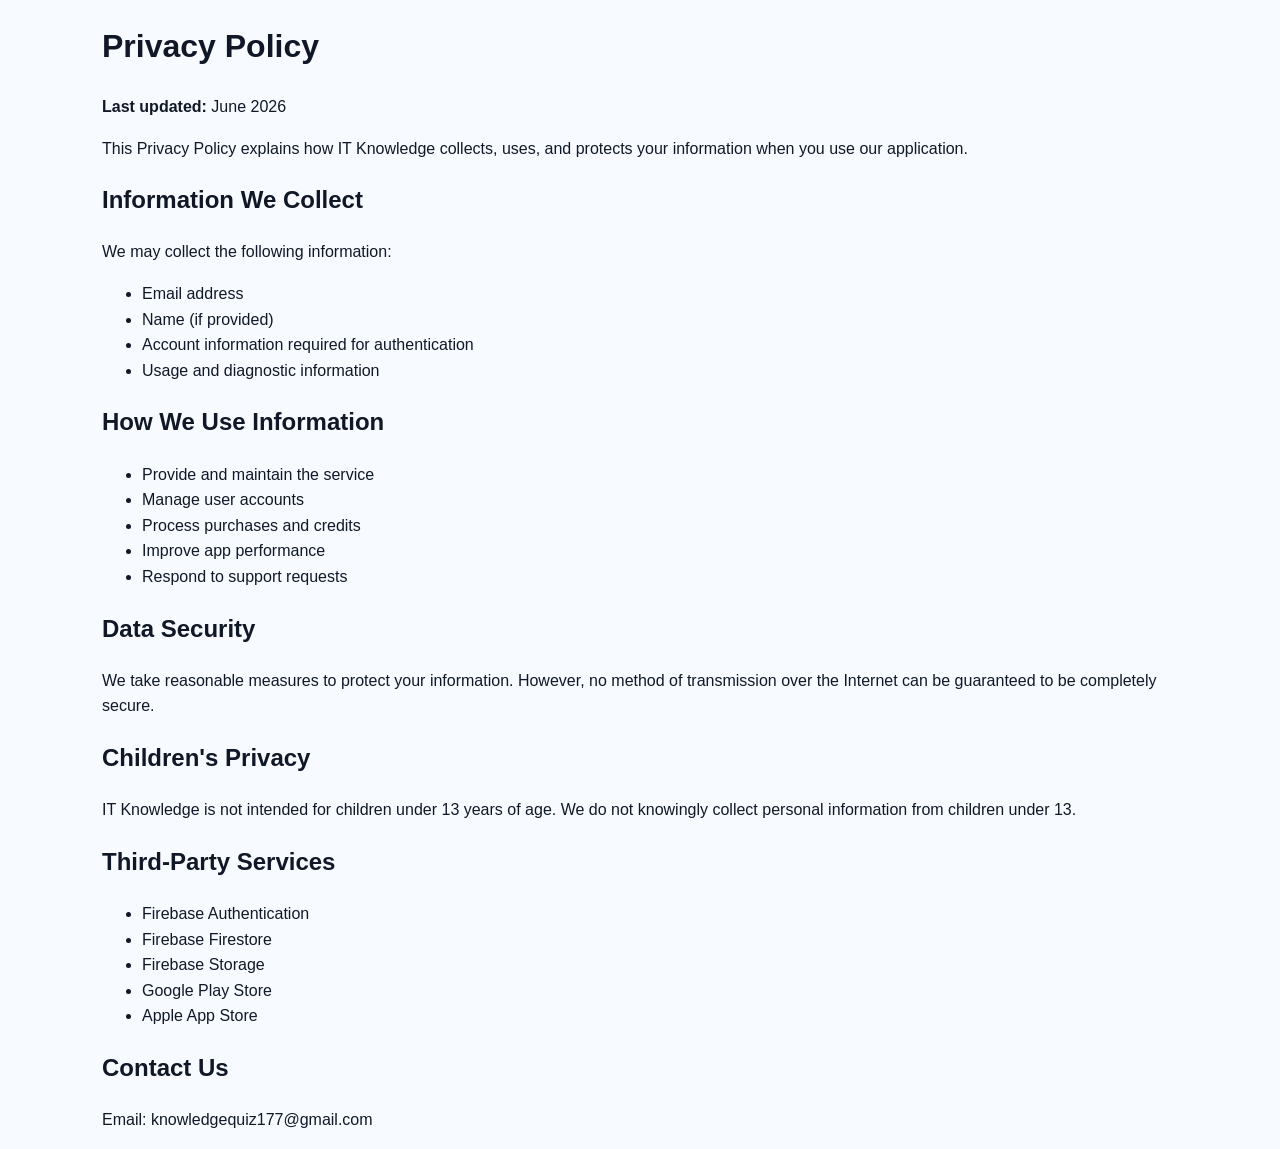
==== privacy.html @ af2e9814 "Update privacy.html" ====
<!DOCTYPE html>
<html lang="en">
<head>
<meta charset="UTF-8">
<meta name="viewport" content="width=device-width, initial-scale=1.0">
<title>Privacy Policy | IT Knowledge</title>
<link rel="stylesheet" href="styles.css">
</head>
<body>

<div class="container">
<h1>Privacy Policy</h1>

<p><strong>Last updated:</strong> June 2026</p>

<p>
This Privacy Policy explains how IT Knowledge collects, uses, and protects your information when you use our application.
</p>

<h2>Information We Collect</h2>

<p>We may collect the following information:</p>

<ul>
<li>Email address</li>
<li>Name (if provided)</li>
<li>Account information required for authentication</li>
<li>Usage and diagnostic information</li>
</ul>

<h2>How We Use Information</h2>

<ul>
<li>Provide and maintain the service</li>
<li>Manage user accounts</li>
<li>Process purchases and credits</li>
<li>Improve app performance</li>
<li>Respond to support requests</li>
</ul>

<h2>Data Security</h2>

<p>
We take reasonable measures to protect your information. However, no method of transmission over the Internet can be guaranteed to be completely secure.
</p>

<h2>Children's Privacy</h2>

<p>
IT Knowledge is not intended for children under 13 years of age. We do not knowingly collect personal information from children under 13.
</p>

<h2>Third-Party Services</h2>

<ul>
<li>Firebase Authentication</li>
<li>Firebase Firestore</li>
<li>Firebase Storage</li>
<li>Google Play Store</li>
<li>Apple App Store</li>
</ul>

<h2>Contact Us</h2>

<p>
Email: knowledgequiz177@gmail.com
</p>

</div>

</body>
</html>
---- styles.css ----
:root{--blue:#139ad6;--dark:#101828;--muted:#667085;--bg:#f7fbff;--card:#fff;--line:#e5eaf0;--green:#12b76a}*{box-sizing:border-box}body{margin:0;font-family:Inter,Arial,sans-serif;background:var(--bg);color:var(--dark);line-height:1.6}.container{max-width:1120px;margin:auto;padding:0 22px}.site-header{background:#fff;border-bottom:1px solid var(--line);position:sticky;top:0;z-index:10}.nav{height:76px;display:flex;align-items:center;justify-content:space-between}.brand{font-size:24px;font-weight:800;text-decoration:none;color:var(--dark)}.bolt{color:#f6b100}.nav-links{display:flex;gap:26px;align-items:center}.nav-links a{text-decoration:none;color:#344054;font-weight:600}.nav-links a.active{color:var(--blue);border-bottom:3px solid var(--blue);padding-bottom:23px}.ticket,.btn{border-radius:12px;padding:12px 18px!important}.ticket,.primary{background:var(--blue);color:#fff!important}.secondary{border:1px solid var(--line);color:var(--dark);background:#fff}.menu-btn{display:none;background:none;border:0;font-size:26px}.hero{display:grid;grid-template-columns:1.1fr .9fr;gap:60px;align-items:center;padding-top:84px;padding-bottom:42px}.hero h1{font-size:64px;line-height:1.05;margin:0 0 24px}.hero h1 span{color:var(--blue)}.hero p,.lead{font-size:20px;color:var(--muted)}.hero-actions{display:flex;gap:14px;margin-top:30px}.btn{text-decoration:none;border:0;display:inline-block;font-weight:800;cursor:pointer}.hero-card{background:#fff;border:1px solid var(--line);border-radius:24px;padding:28px;box-shadow:0 24px 60px rgba(16,24,40,.12);text-align:center}.screen-top{display:flex;gap:8px}.screen-top span{width:12px;height:12px;border-radius:50%;background:#d0d5dd}.support-illustration{font-size:92px;margin:38px 0 18px}.search-section{padding:12px 22px 48px}.search-box{background:#fff;border:1px solid var(--line);border-radius:18px;padding:18px 22px;box-shadow:0 12px 35px rgba(16,24,40,.08);display:flex;gap:16px;align-items:center}.search-box input{border:0;outline:0;font-size:21px;width:100%;background:transparent}.search-results{margin-top:10px}.result{background:#fff;border:1px solid var(--line);border-radius:12px;padding:12px 16px;margin-top:8px}.features,.status-grid{display:grid;grid-template-columns:repeat(3,1fr);gap:22px;padding-bottom:58px}.features article,.status-grid div,.contact-card,.form-card,.faq-item,.policy,.page{background:#fff;border:1px solid var(--line);border-radius:18px;padding:24px;box-shadow:0 8px 28px rgba(16,24,40,.06)}.icon{font-size:36px}.section-title{text-align:center;margin-top:20px}.section-title h2,.page h1,.policy h1{font-size:42px;margin-bottom:6px}.status{padding-bottom:70px}.status-banner{background:#ecfdf3;color:#027a48;border:1px solid #abefc6;border-radius:14px;padding:16px 20px;font-weight:800;margin:24px 0}.status-grid{grid-template-columns:repeat(4,1fr);padding-bottom:0}.status-grid strong{color:var(--green)}.footer{background:#101828;color:#d0d5dd;padding:45px 0 18px}.footer-grid{display:grid;grid-template-columns:2fr 1fr 1fr 1.4fr;gap:30px}.footer a{display:block;color:#d0d5dd;text-decoration:none;margin:8px 0}.copyright{text-align:center;color:#98a2b3;margin-top:30px}.page,.policy{margin-top:40px;margin-bottom:60px}.tabs{display:flex;flex-wrap:wrap;gap:10px;margin:22px 0}.tab{border:1px solid var(--line);background:#fff;border-radius:999px;padding:10px 16px;font-weight:700;cursor:pointer}.tab.active{background:var(--blue);color:#fff}.faq-list{display:grid;gap:12px}.faq-item{padding:0;overflow:hidden}.faq-item button{width:100%;background:#fff;border:0;padding:20px;font-size:17px;font-weight:800;text-align:left;display:flex;justify-content:space-between;cursor:pointer}.faq-item p{display:none;padding:0 20px 20px;margin:0;color:var(--muted)}.faq-item.open p{display:block}.contact-grid{display:grid;grid-template-columns:.9fr 1.1fr;gap:28px;background:transparent;border:0;box-shadow:none;padding-left:22px;padding-right:22px}.form-card label{display:block;font-weight:700;margin-bottom:14px}.form-card input,.form-card select,.form-card textarea{width:100%;margin-top:6px;border:1px solid var(--line);border-radius:10px;padding:13px;font-size:16px}.policy h2{margin-top:28px}.steps li{margin-bottom:18px}@media(max-width:800px){.menu-btn{display:block}.nav-links{display:none;position:absolute;top:76px;left:0;right:0;background:#fff;border-bottom:1px solid var(--line);padding:18px;flex-direction:column}.nav-links.show{display:flex}.nav-links a.active{padding-bottom:0;border:0}.hero,.contact-grid{grid-template-columns:1fr}.hero h1{font-size:42px}.features,.status-grid,.footer-grid{grid-template-columns:1fr}.brand{font-size:20px}}
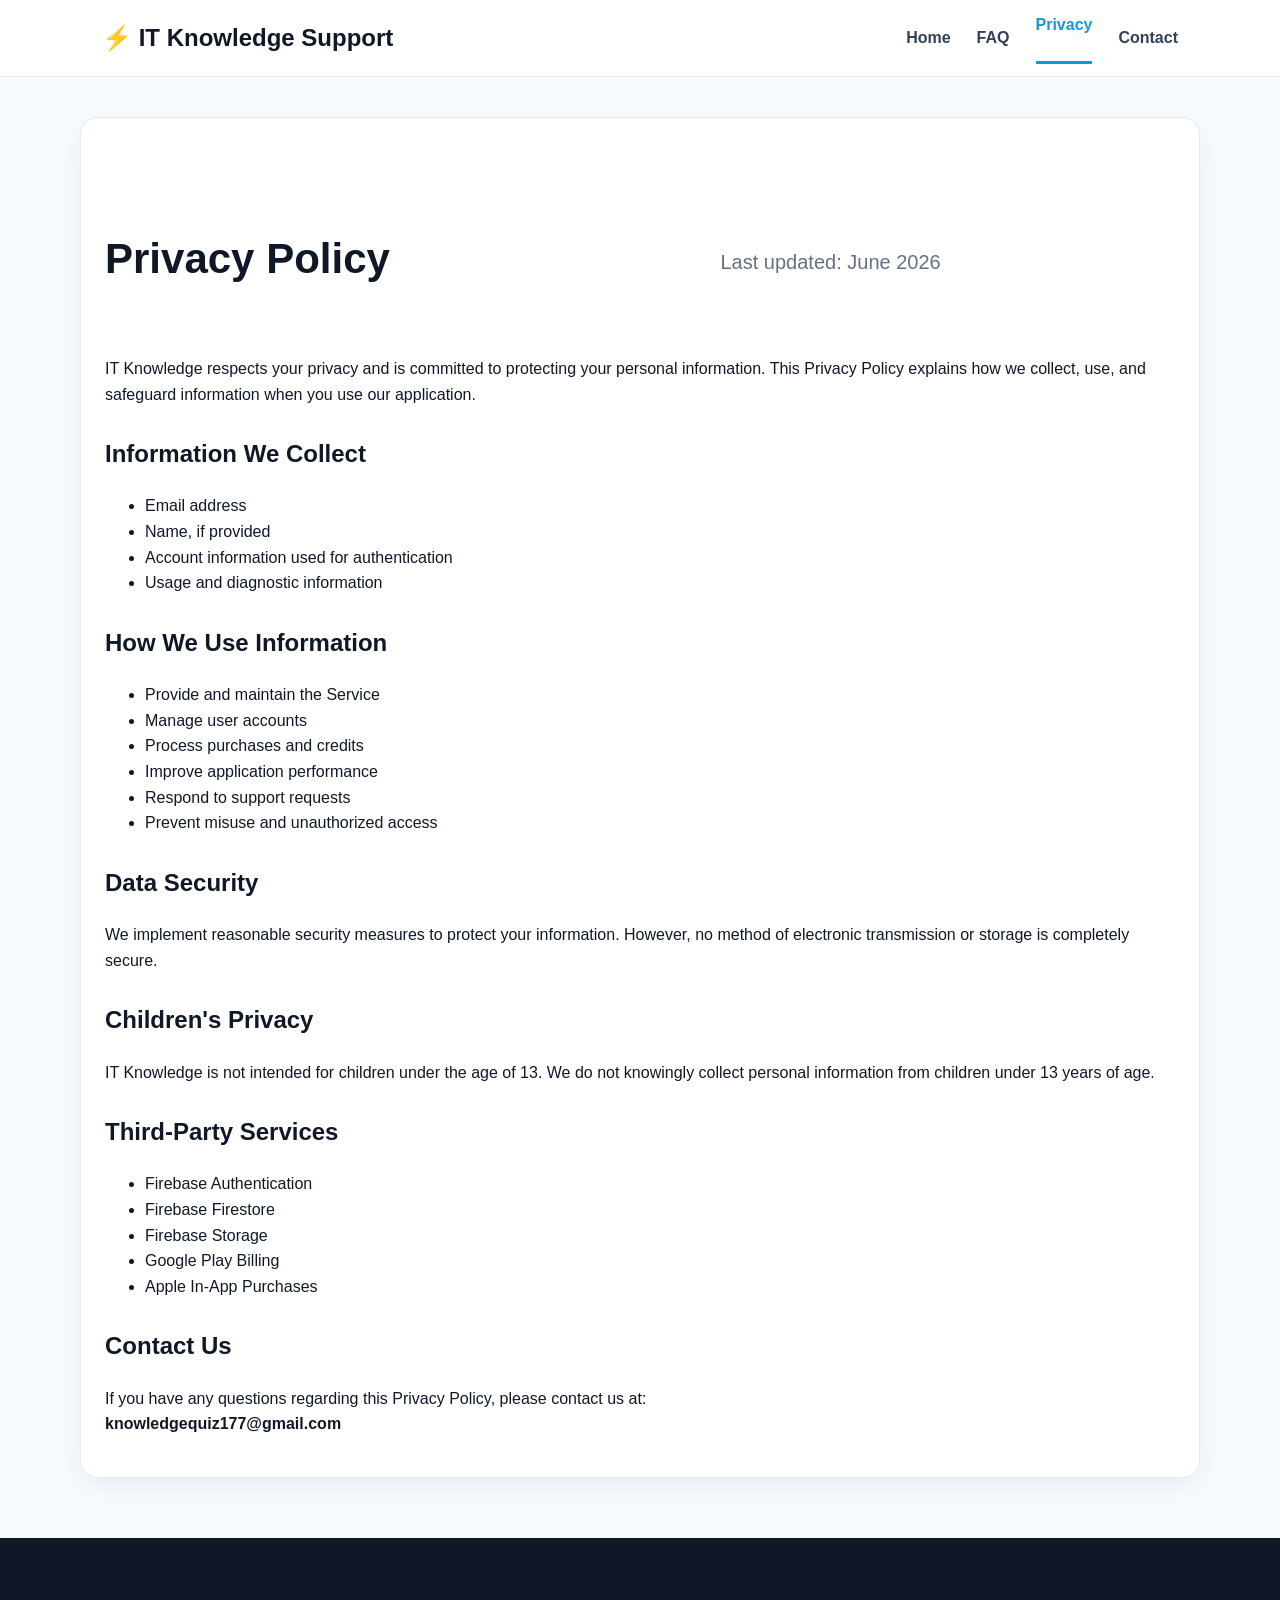
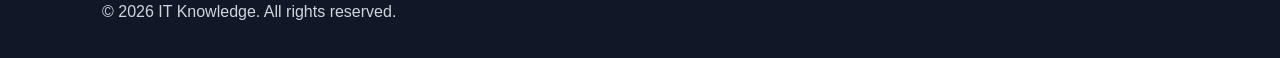
==== commit 8ccbe585: "Update privacy.html" ====
--- a/privacy.html
+++ b/privacy.html
@@ -1,72 +1,95 @@
 <!DOCTYPE html>
 <html lang="en">
 <head>
-<meta charset="UTF-8">
-<meta name="viewport" content="width=device-width, initial-scale=1.0">
-<title>Privacy Policy | IT Knowledge</title>
-<link rel="stylesheet" href="styles.css">
+  <meta charset="UTF-8">
+  <meta name="viewport" content="width=device-width, initial-scale=1.0">
+  <title>Privacy Policy | IT Knowledge Support</title>
+  <link rel="stylesheet" href="styles.css">
 </head>
+
 <body>
 
-<div class="container">
-<h1>Privacy Policy</h1>
+<header class="site-header">
+  <nav class="nav container">
+    <a class="brand" href="index.html">
+      <span class="bolt">⚡</span>
+      IT Knowledge Support
+    </a>
 
-<p><strong>Last updated:</strong> June 2026</p>
+    <div class="nav-links">
+      <a href="index.html">Home</a>
+      <a href="faq.html">FAQ</a>
+      <a class="active" href="privacy.html">Privacy</a>
+      <a href="contact.html">Contact</a>
+    </div>
+  </nav>
+</header>
 
-<p>
-This Privacy Policy explains how IT Knowledge collects, uses, and protects your information when you use our application.
-</p>
+<main class="container policy">
+  <section class="hero small-hero">
+    <h1>Privacy Policy</h1>
+    <p class="lead">Last updated: June 2026</p>
+  </section>
 
-<h2>Information We Collect</h2>
+  <section class="card">
+    <p>
+      IT Knowledge respects your privacy and is committed to protecting your personal information.
+      This Privacy Policy explains how we collect, use, and safeguard information when you use our application.
+    </p>
 
-<p>We may collect the following information:</p>
+    <h2>Information We Collect</h2>
+    <ul>
+      <li>Email address</li>
+      <li>Name, if provided</li>
+      <li>Account information used for authentication</li>
+      <li>Usage and diagnostic information</li>
+    </ul>
 
-<ul>
-<li>Email address</li>
-<li>Name (if provided)</li>
-<li>Account information required for authentication</li>
-<li>Usage and diagnostic information</li>
-</ul>
+    <h2>How We Use Information</h2>
+    <ul>
+      <li>Provide and maintain the Service</li>
+      <li>Manage user accounts</li>
+      <li>Process purchases and credits</li>
+      <li>Improve application performance</li>
+      <li>Respond to support requests</li>
+      <li>Prevent misuse and unauthorized access</li>
+    </ul>
 
-<h2>How We Use Information</h2>
+    <h2>Data Security</h2>
+    <p>
+      We implement reasonable security measures to protect your information. However, no method of
+      electronic transmission or storage is completely secure.
+    </p>
 
-<ul>
-<li>Provide and maintain the service</li>
-<li>Manage user accounts</li>
-<li>Process purchases and credits</li>
-<li>Improve app performance</li>
-<li>Respond to support requests</li>
-</ul>
+    <h2>Children's Privacy</h2>
+    <p>
+      IT Knowledge is not intended for children under the age of 13. We do not knowingly collect
+      personal information from children under 13 years of age.
+    </p>
 
-<h2>Data Security</h2>
+    <h2>Third-Party Services</h2>
+    <ul>
+      <li>Firebase Authentication</li>
+      <li>Firebase Firestore</li>
+      <li>Firebase Storage</li>
+      <li>Google Play Billing</li>
+      <li>Apple In-App Purchases</li>
+    </ul>
 
-<p>
-We take reasonable measures to protect your information. However, no method of transmission over the Internet can be guaranteed to be completely secure.
-</p>
+    <h2>Contact Us</h2>
+    <p>
+      If you have any questions regarding this Privacy Policy, please contact us at:
+      <br>
+      <strong>knowledgequiz177@gmail.com</strong>
+    </p>
+  </section>
+</main>
 
-<h2>Children's Privacy</h2>
-
-<p>
-IT Knowledge is not intended for children under 13 years of age. We do not knowingly collect personal information from children under 13.
-</p>
-
-<h2>Third-Party Services</h2>
-
-<ul>
-<li>Firebase Authentication</li>
-<li>Firebase Firestore</li>
-<li>Firebase Storage</li>
-<li>Google Play Store</li>
-<li>Apple App Store</li>
-</ul>
-
-<h2>Contact Us</h2>
-
-<p>
-Email: knowledgequiz177@gmail.com
-</p>
-
-</div>
+<footer class="footer">
+  <div class="container">
+    <p>© 2026 IT Knowledge. All rights reserved.</p>
+  </div>
+</footer>
 
 </body>
 </html>
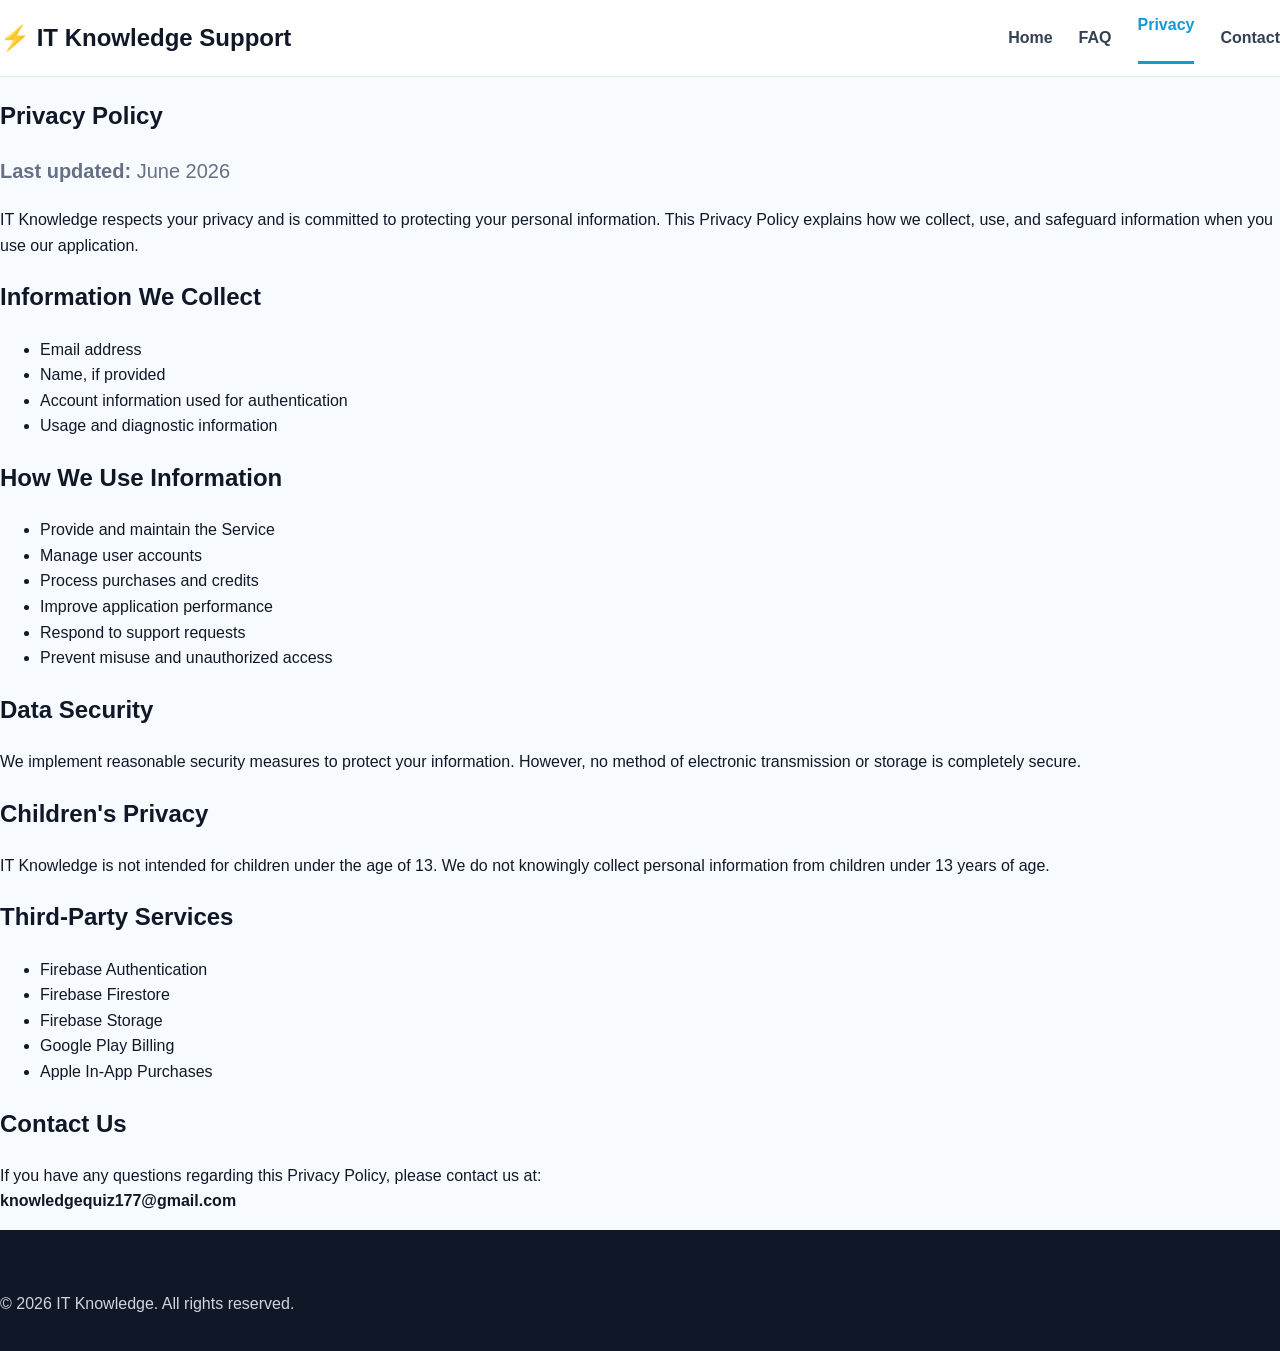
==== commit 0488c425: "Update privacy.html" ====
--- a/privacy.html
+++ b/privacy.html
@@ -1,21 +1,16 @@
 <!DOCTYPE html>
 <html lang="en">
 <head>
-  <meta charset="UTF-8">
-  <meta name="viewport" content="width=device-width, initial-scale=1.0">
+  <meta charset="UTF-8" />
+  <meta name="viewport" content="width=device-width, initial-scale=1.0" />
   <title>Privacy Policy | IT Knowledge Support</title>
-  <link rel="stylesheet" href="styles.css">
+  <link rel="stylesheet" href="styles.css" />
 </head>
-
 <body>
 
 <header class="site-header">
-  <nav class="nav container">
-    <a class="brand" href="index.html">
-      <span class="bolt">⚡</span>
-      IT Knowledge Support
-    </a>
-
+  <nav class="nav">
+    <a class="brand" href="index.html"><span>⚡</span> IT Knowledge Support</a>
     <div class="nav-links">
       <a href="index.html">Home</a>
       <a href="faq.html">FAQ</a>
@@ -25,17 +20,12 @@
   </nav>
 </header>
 
-<main class="container policy">
-  <section class="hero small-hero">
+<main class="page-wrap">
+  <section class="page-card">
     <h1>Privacy Policy</h1>
-    <p class="lead">Last updated: June 2026</p>
-  </section>
+    <p class="lead"><strong>Last updated:</strong> June 2026</p>
 
-  <section class="card">
-    <p>
-      IT Knowledge respects your privacy and is committed to protecting your personal information.
-      This Privacy Policy explains how we collect, use, and safeguard information when you use our application.
-    </p>
+    <p>IT Knowledge respects your privacy and is committed to protecting your personal information. This Privacy Policy explains how we collect, use, and safeguard information when you use our application.</p>
 
     <h2>Information We Collect</h2>
     <ul>
@@ -56,16 +46,10 @@
     </ul>
 
     <h2>Data Security</h2>
-    <p>
-      We implement reasonable security measures to protect your information. However, no method of
-      electronic transmission or storage is completely secure.
-    </p>
+    <p>We implement reasonable security measures to protect your information. However, no method of electronic transmission or storage is completely secure.</p>
 
     <h2>Children's Privacy</h2>
-    <p>
-      IT Knowledge is not intended for children under the age of 13. We do not knowingly collect
-      personal information from children under 13 years of age.
-    </p>
+    <p>IT Knowledge is not intended for children under the age of 13. We do not knowingly collect personal information from children under 13 years of age.</p>
 
     <h2>Third-Party Services</h2>
     <ul>
@@ -77,18 +61,12 @@
     </ul>
 
     <h2>Contact Us</h2>
-    <p>
-      If you have any questions regarding this Privacy Policy, please contact us at:
-      <br>
-      <strong>knowledgequiz177@gmail.com</strong>
-    </p>
+    <p>If you have any questions regarding this Privacy Policy, please contact us at:<br><strong>knowledgequiz177@gmail.com</strong></p>
   </section>
 </main>
 
 <footer class="footer">
-  <div class="container">
-    <p>© 2026 IT Knowledge. All rights reserved.</p>
-  </div>
+  <p>© 2026 IT Knowledge. All rights reserved.</p>
 </footer>
 
 </body>
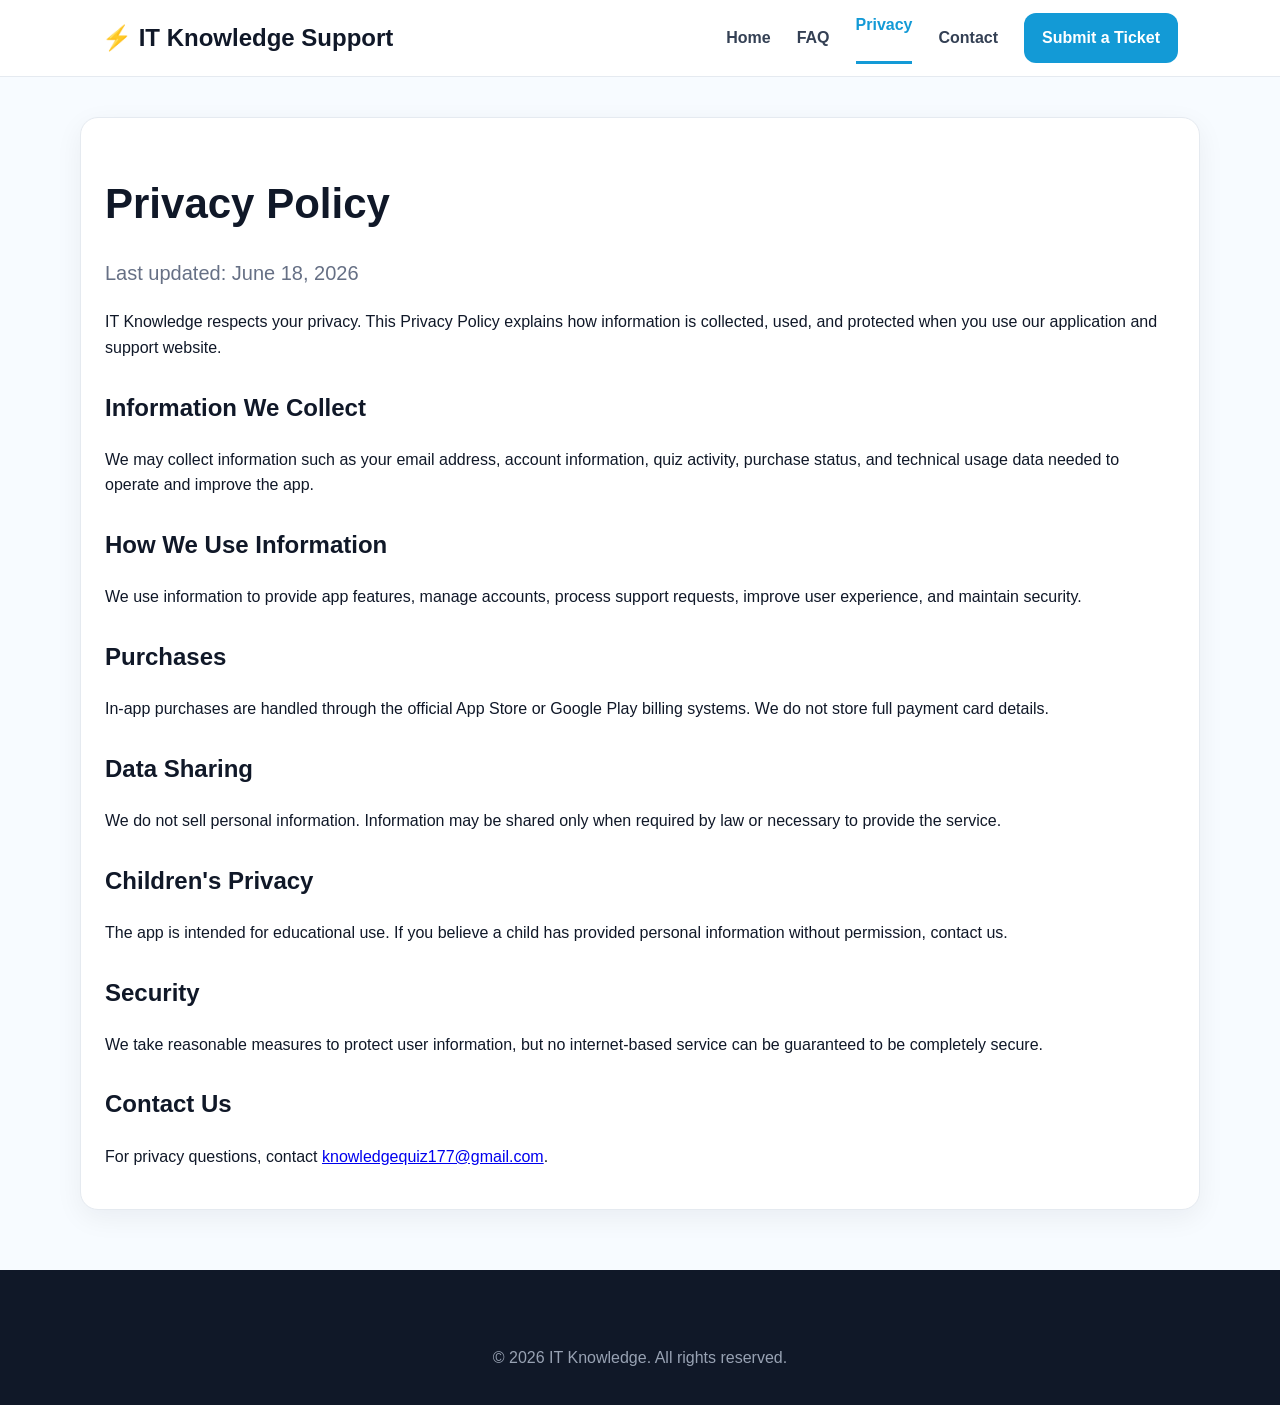
==== commit bdb96250: "Add files via upload" ====
--- a/privacy.html
+++ b/privacy.html
@@ -1,73 +1,6 @@
 <!DOCTYPE html>
-<html lang="en">
-<head>
-  <meta charset="UTF-8" />
-  <meta name="viewport" content="width=device-width, initial-scale=1.0" />
-  <title>Privacy Policy | IT Knowledge Support</title>
-  <link rel="stylesheet" href="styles.css" />
-</head>
+<html lang="en"><head><meta charset="UTF-8"><meta name="viewport" content="width=device-width, initial-scale=1.0"><title>Privacy Policy | IT Knowledge</title><link rel="stylesheet" href="styles.css"><script defer src="script.js"></script></head>
 <body>
-
-<header class="site-header">
-  <nav class="nav">
-    <a class="brand" href="index.html"><span>⚡</span> IT Knowledge Support</a>
-    <div class="nav-links">
-      <a href="index.html">Home</a>
-      <a href="faq.html">FAQ</a>
-      <a class="active" href="privacy.html">Privacy</a>
-      <a href="contact.html">Contact</a>
-    </div>
-  </nav>
-</header>
-
-<main class="page-wrap">
-  <section class="page-card">
-    <h1>Privacy Policy</h1>
-    <p class="lead"><strong>Last updated:</strong> June 2026</p>
-
-    <p>IT Knowledge respects your privacy and is committed to protecting your personal information. This Privacy Policy explains how we collect, use, and safeguard information when you use our application.</p>
-
-    <h2>Information We Collect</h2>
-    <ul>
-      <li>Email address</li>
-      <li>Name, if provided</li>
-      <li>Account information used for authentication</li>
-      <li>Usage and diagnostic information</li>
-    </ul>
-
-    <h2>How We Use Information</h2>
-    <ul>
-      <li>Provide and maintain the Service</li>
-      <li>Manage user accounts</li>
-      <li>Process purchases and credits</li>
-      <li>Improve application performance</li>
-      <li>Respond to support requests</li>
-      <li>Prevent misuse and unauthorized access</li>
-    </ul>
-
-    <h2>Data Security</h2>
-    <p>We implement reasonable security measures to protect your information. However, no method of electronic transmission or storage is completely secure.</p>
-
-    <h2>Children's Privacy</h2>
-    <p>IT Knowledge is not intended for children under the age of 13. We do not knowingly collect personal information from children under 13 years of age.</p>
-
-    <h2>Third-Party Services</h2>
-    <ul>
-      <li>Firebase Authentication</li>
-      <li>Firebase Firestore</li>
-      <li>Firebase Storage</li>
-      <li>Google Play Billing</li>
-      <li>Apple In-App Purchases</li>
-    </ul>
-
-    <h2>Contact Us</h2>
-    <p>If you have any questions regarding this Privacy Policy, please contact us at:<br><strong>knowledgequiz177@gmail.com</strong></p>
-  </section>
-</main>
-
-<footer class="footer">
-  <p>© 2026 IT Knowledge. All rights reserved.</p>
-</footer>
-
-</body>
-</html>
+<header class="site-header"><nav class="nav container"><a class="brand" href="index.html"><span class="bolt">⚡</span> IT Knowledge Support</a><button class="menu-btn">☰</button><div class="nav-links"><a href="index.html">Home</a><a href="faq.html">FAQ</a><a class="active" href="privacy.html">Privacy</a><a href="contact.html">Contact</a><a class="ticket" href="contact.html">Submit a Ticket</a></div></nav></header>
+<main class="container policy"><h1>Privacy Policy</h1><p class="lead">Last updated: June 18, 2026</p><p>IT Knowledge respects your privacy. This Privacy Policy explains how information is collected, used, and protected when you use our application and support website.</p><h2>Information We Collect</h2><p>We may collect information such as your email address, account information, quiz activity, purchase status, and technical usage data needed to operate and improve the app.</p><h2>How We Use Information</h2><p>We use information to provide app features, manage accounts, process support requests, improve user experience, and maintain security.</p><h2>Purchases</h2><p>In-app purchases are handled through the official App Store or Google Play billing systems. We do not store full payment card details.</p><h2>Data Sharing</h2><p>We do not sell personal information. Information may be shared only when required by law or necessary to provide the service.</p><h2>Children's Privacy</h2><p>The app is intended for educational use. If you believe a child has provided personal information without permission, contact us.</p><h2>Security</h2><p>We take reasonable measures to protect user information, but no internet-based service can be guaranteed to be completely secure.</p><h2>Contact Us</h2><p>For privacy questions, contact <a href="mailto:knowledgequiz177@gmail.com">knowledgequiz177@gmail.com</a>.</p></main><footer class="footer"><p class="copyright">© 2026 IT Knowledge. All rights reserved.</p></footer>
+</body></html>
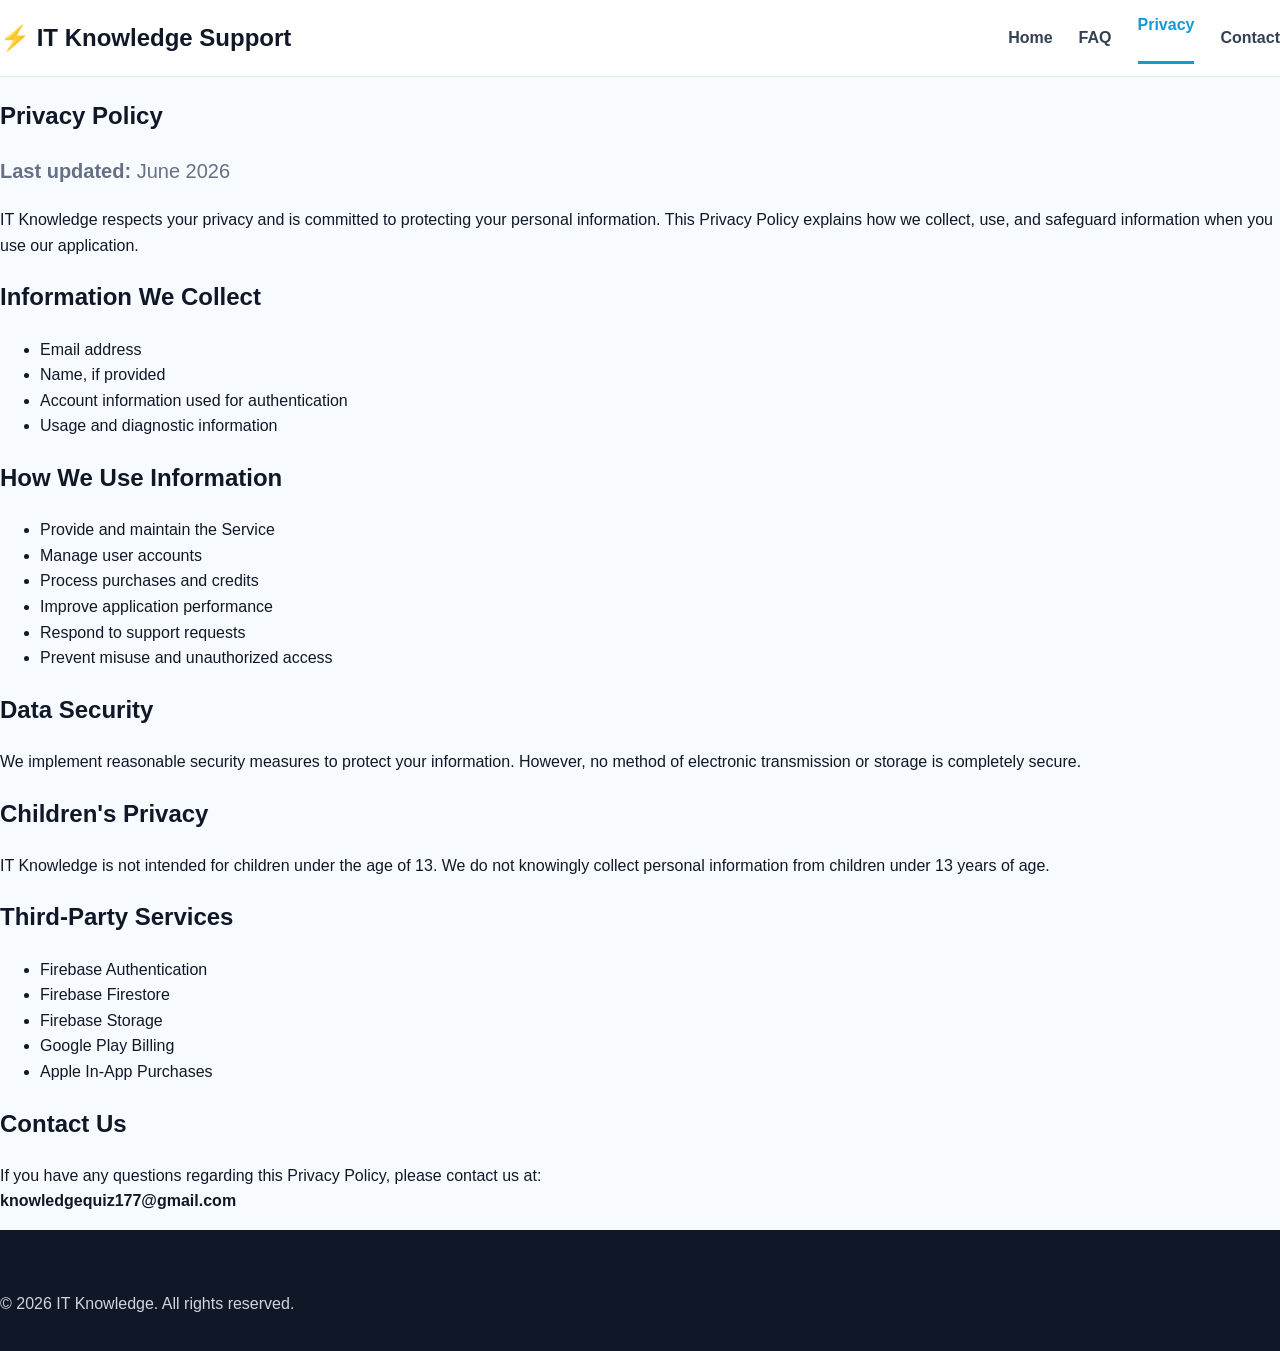
==== commit eee0d7d6: "Update privacy.html" ====
--- a/privacy.html
+++ b/privacy.html
@@ -1,6 +1,73 @@
 <!DOCTYPE html>
-<html lang="en"><head><meta charset="UTF-8"><meta name="viewport" content="width=device-width, initial-scale=1.0"><title>Privacy Policy | IT Knowledge</title><link rel="stylesheet" href="styles.css"><script defer src="script.js"></script></head>
+<html lang="en">
+<head>
+  <meta charset="UTF-8" />
+  <meta name="viewport" content="width=device-width, initial-scale=1.0" />
+  <title>Privacy Policy | IT Knowledge Support</title>
+  <link rel="stylesheet" href="styles.css" />
+</head>
 <body>
-<header class="site-header"><nav class="nav container"><a class="brand" href="index.html"><span class="bolt">⚡</span> IT Knowledge Support</a><button class="menu-btn">☰</button><div class="nav-links"><a href="index.html">Home</a><a href="faq.html">FAQ</a><a class="active" href="privacy.html">Privacy</a><a href="contact.html">Contact</a><a class="ticket" href="contact.html">Submit a Ticket</a></div></nav></header>
-<main class="container policy"><h1>Privacy Policy</h1><p class="lead">Last updated: June 18, 2026</p><p>IT Knowledge respects your privacy. This Privacy Policy explains how information is collected, used, and protected when you use our application and support website.</p><h2>Information We Collect</h2><p>We may collect information such as your email address, account information, quiz activity, purchase status, and technical usage data needed to operate and improve the app.</p><h2>How We Use Information</h2><p>We use information to provide app features, manage accounts, process support requests, improve user experience, and maintain security.</p><h2>Purchases</h2><p>In-app purchases are handled through the official App Store or Google Play billing systems. We do not store full payment card details.</p><h2>Data Sharing</h2><p>We do not sell personal information. Information may be shared only when required by law or necessary to provide the service.</p><h2>Children's Privacy</h2><p>The app is intended for educational use. If you believe a child has provided personal information without permission, contact us.</p><h2>Security</h2><p>We take reasonable measures to protect user information, but no internet-based service can be guaranteed to be completely secure.</p><h2>Contact Us</h2><p>For privacy questions, contact <a href="mailto:knowledgequiz177@gmail.com">knowledgequiz177@gmail.com</a>.</p></main><footer class="footer"><p class="copyright">© 2026 IT Knowledge. All rights reserved.</p></footer>
-</body></html>
+
+<header class="site-header">
+  <nav class="nav">
+    <a class="brand" href="index.html"><span>⚡</span> IT Knowledge Support</a>
+    <div class="nav-links">
+      <a href="index.html">Home</a>
+      <a href="faq.html">FAQ</a>
+      <a class="active" href="privacy.html">Privacy</a>
+      <a href="contact.html">Contact</a>
+    </div>
+  </nav>
+</header>
+
+<main class="page-wrap">
+  <section class="page-card">
+    <h1>Privacy Policy</h1>
+    <p class="lead"><strong>Last updated:</strong> June 2026</p>
+
+    <p>IT Knowledge respects your privacy and is committed to protecting your personal information. This Privacy Policy explains how we collect, use, and safeguard information when you use our application.</p>
+
+    <h2>Information We Collect</h2>
+    <ul>
+      <li>Email address</li>
+      <li>Name, if provided</li>
+      <li>Account information used for authentication</li>
+      <li>Usage and diagnostic information</li>
+    </ul>
+
+    <h2>How We Use Information</h2>
+    <ul>
+      <li>Provide and maintain the Service</li>
+      <li>Manage user accounts</li>
+      <li>Process purchases and credits</li>
+      <li>Improve application performance</li>
+      <li>Respond to support requests</li>
+      <li>Prevent misuse and unauthorized access</li>
+    </ul>
+
+    <h2>Data Security</h2>
+    <p>We implement reasonable security measures to protect your information. However, no method of electronic transmission or storage is completely secure.</p>
+
+    <h2>Children's Privacy</h2>
+    <p>IT Knowledge is not intended for children under the age of 13. We do not knowingly collect personal information from children under 13 years of age.</p>
+
+    <h2>Third-Party Services</h2>
+    <ul>
+      <li>Firebase Authentication</li>
+      <li>Firebase Firestore</li>
+      <li>Firebase Storage</li>
+      <li>Google Play Billing</li>
+      <li>Apple In-App Purchases</li>
+    </ul>
+
+    <h2>Contact Us</h2>
+    <p>If you have any questions regarding this Privacy Policy, please contact us at:<br><strong>knowledgequiz177@gmail.com</strong></p>
+  </section>
+</main>
+
+<footer class="footer">
+  <p>© 2026 IT Knowledge. All rights reserved.</p>
+</footer>
+
+</body>
+</html>
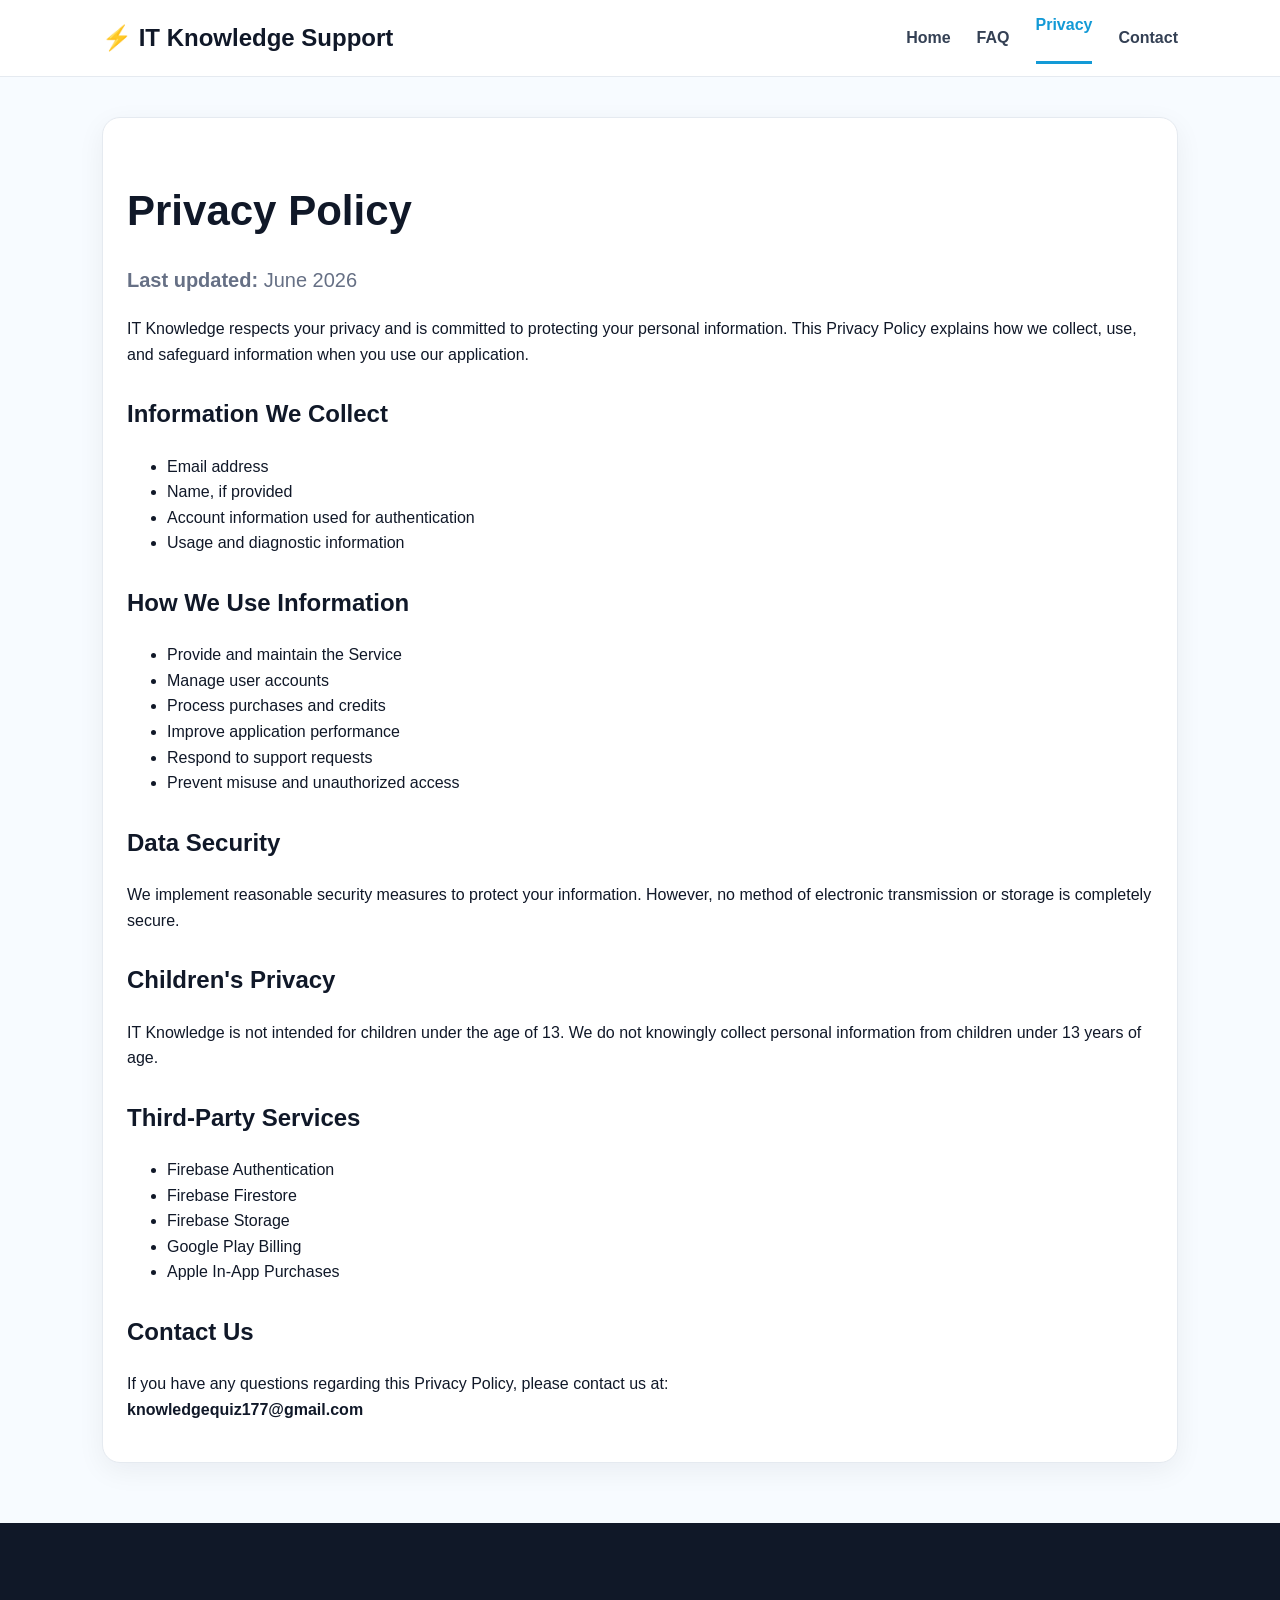
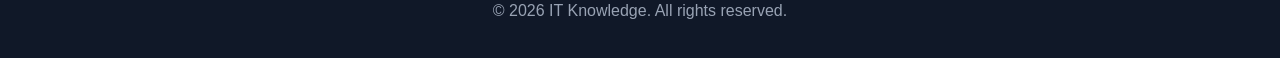
==== commit e75d980b: "Update privacy.html" ====
--- a/privacy.html
+++ b/privacy.html
@@ -1,16 +1,18 @@
 <!DOCTYPE html>
 <html lang="en">
 <head>
-  <meta charset="UTF-8" />
-  <meta name="viewport" content="width=device-width, initial-scale=1.0" />
-  <title>Privacy Policy | IT Knowledge Support</title>
-  <link rel="stylesheet" href="styles.css" />
+<meta charset="UTF-8">
+<meta name="viewport" content="width=device-width, initial-scale=1.0">
+<title>Privacy Policy | IT Knowledge Support</title>
+<link rel="stylesheet" href="styles.css">
 </head>
+
 <body>
 
 <header class="site-header">
-  <nav class="nav">
-    <a class="brand" href="index.html"><span>⚡</span> IT Knowledge Support</a>
+  <nav class="nav container">
+    <a class="brand" href="index.html"><span class="bolt">⚡</span> IT Knowledge Support</a>
+    <button class="menu-btn">☰</button>
     <div class="nav-links">
       <a href="index.html">Home</a>
       <a href="faq.html">FAQ</a>
@@ -20,12 +22,15 @@
   </nav>
 </header>
 
-<main class="page-wrap">
-  <section class="page-card">
+<main class="container">
+  <section class="policy">
     <h1>Privacy Policy</h1>
     <p class="lead"><strong>Last updated:</strong> June 2026</p>
 
-    <p>IT Knowledge respects your privacy and is committed to protecting your personal information. This Privacy Policy explains how we collect, use, and safeguard information when you use our application.</p>
+    <p>
+      IT Knowledge respects your privacy and is committed to protecting your personal information.
+      This Privacy Policy explains how we collect, use, and safeguard information when you use our application.
+    </p>
 
     <h2>Information We Collect</h2>
     <ul>
@@ -46,10 +51,16 @@
     </ul>
 
     <h2>Data Security</h2>
-    <p>We implement reasonable security measures to protect your information. However, no method of electronic transmission or storage is completely secure.</p>
+    <p>
+      We implement reasonable security measures to protect your information.
+      However, no method of electronic transmission or storage is completely secure.
+    </p>
 
     <h2>Children's Privacy</h2>
-    <p>IT Knowledge is not intended for children under the age of 13. We do not knowingly collect personal information from children under 13 years of age.</p>
+    <p>
+      IT Knowledge is not intended for children under the age of 13.
+      We do not knowingly collect personal information from children under 13 years of age.
+    </p>
 
     <h2>Third-Party Services</h2>
     <ul>
@@ -61,13 +72,19 @@
     </ul>
 
     <h2>Contact Us</h2>
-    <p>If you have any questions regarding this Privacy Policy, please contact us at:<br><strong>knowledgequiz177@gmail.com</strong></p>
+    <p>
+      If you have any questions regarding this Privacy Policy, please contact us at:
+      <br><strong>knowledgequiz177@gmail.com</strong>
+    </p>
   </section>
 </main>
 
 <footer class="footer">
-  <p>© 2026 IT Knowledge. All rights reserved.</p>
+  <div class="container">
+    <p class="copyright">© 2026 IT Knowledge. All rights reserved.</p>
+  </div>
 </footer>
 
+<script src="script.js"></script>
 </body>
 </html>
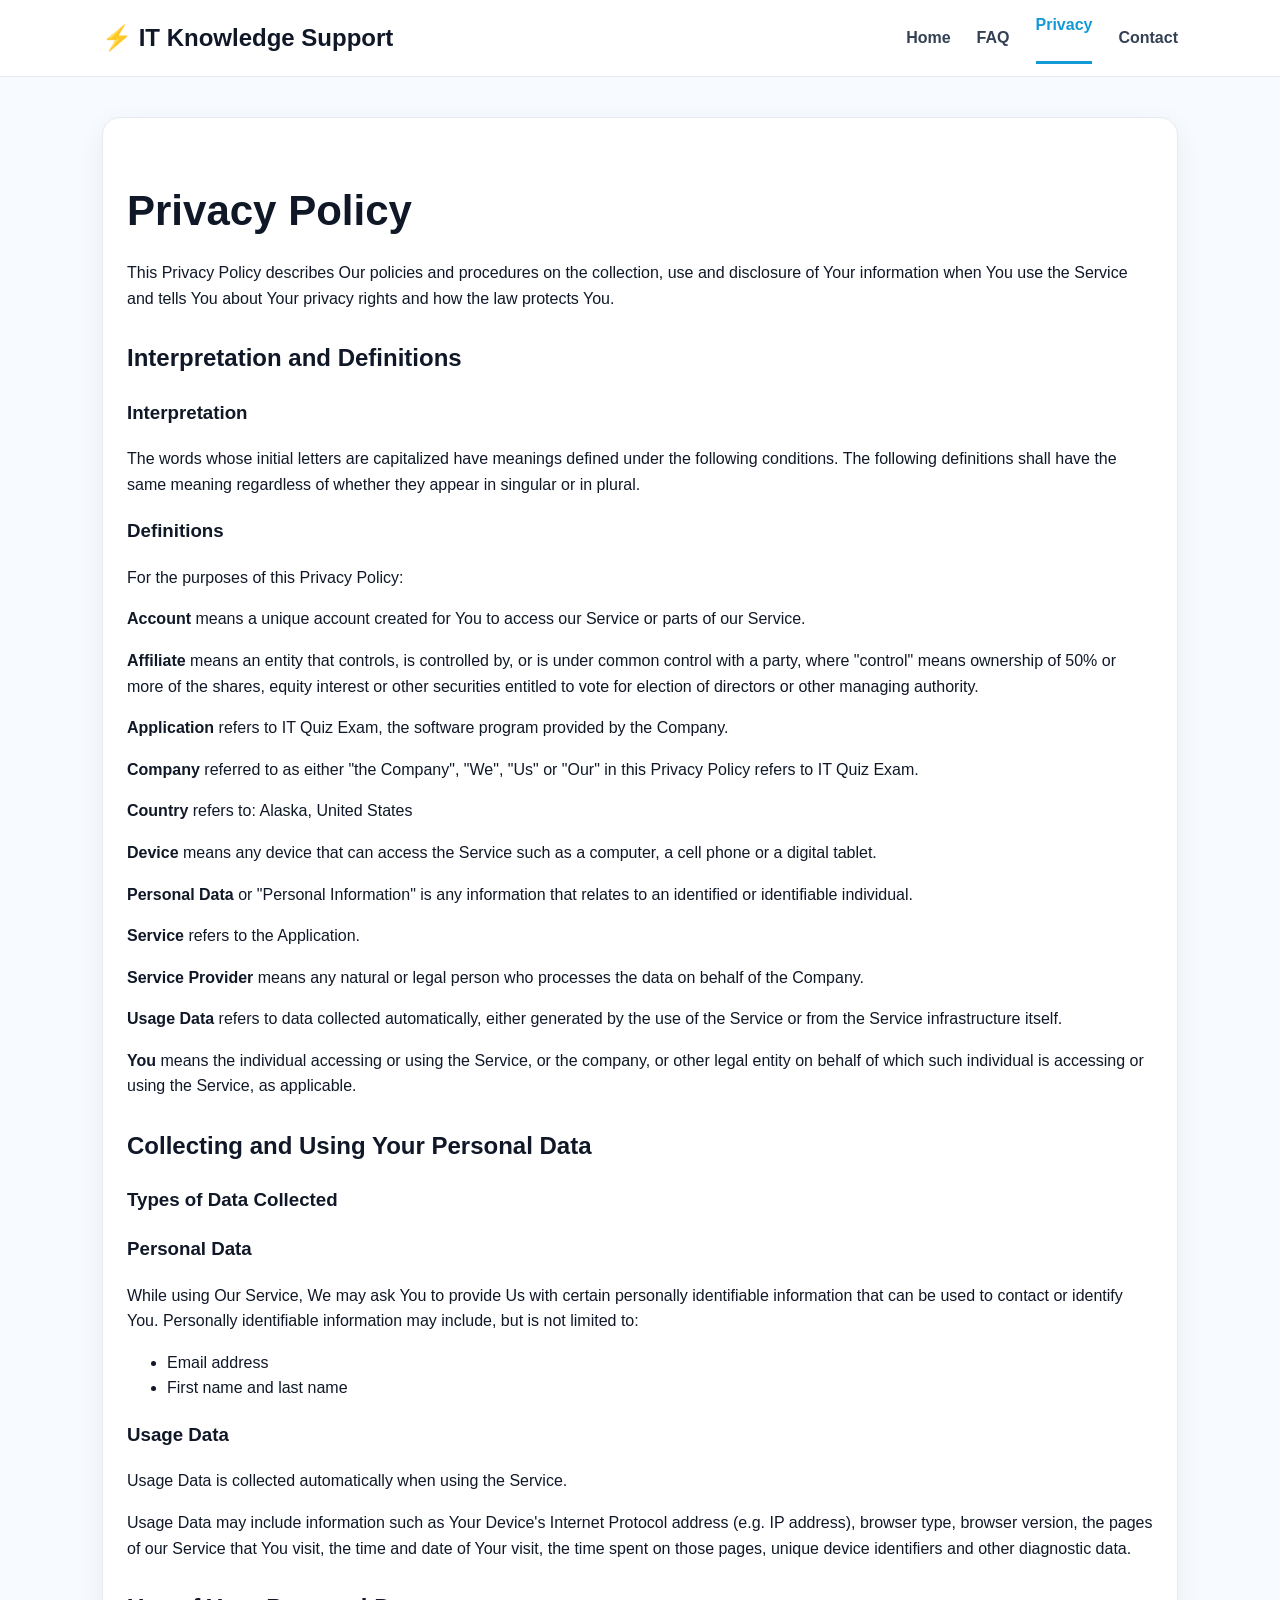
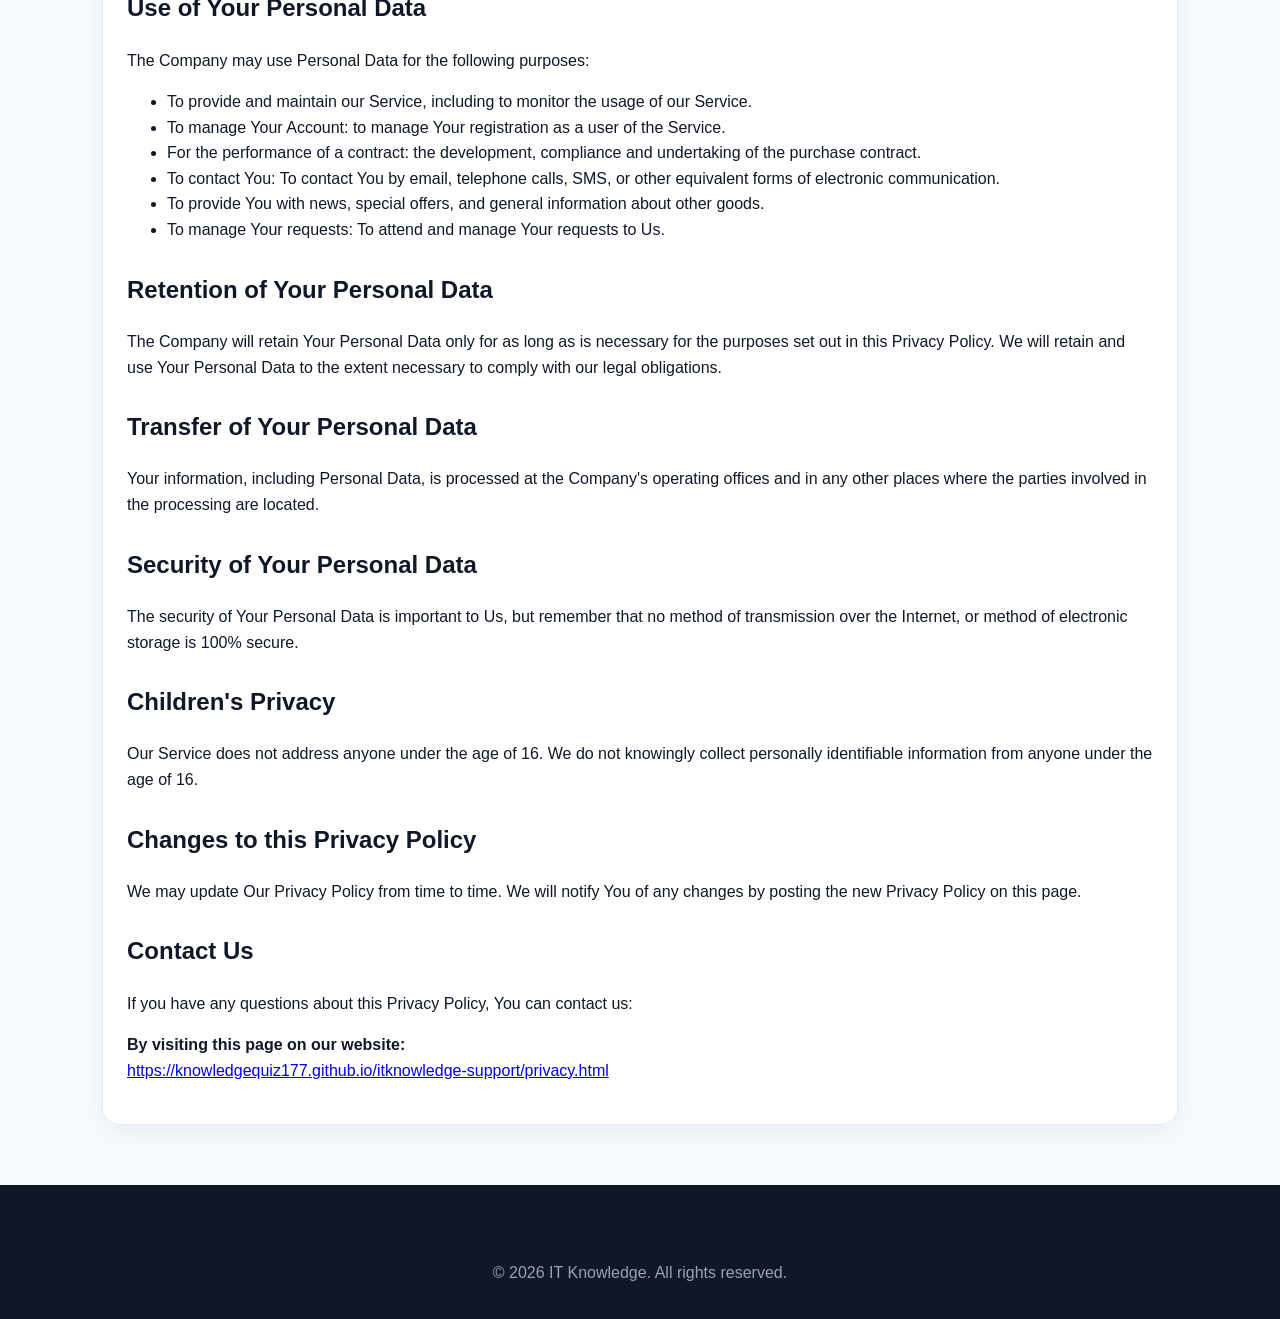
==== commit 91b1ab26: "Update privacy.html" ====
--- a/privacy.html
+++ b/privacy.html
@@ -23,60 +23,95 @@
 </header>
 
 <main class="container">
-  <section class="policy">
-    <h1>Privacy Policy</h1>
-    <p class="lead"><strong>Last updated:</strong> June 2026</p>
+<section class="policy">
 
-    <p>
-      IT Knowledge respects your privacy and is committed to protecting your personal information.
-      This Privacy Policy explains how we collect, use, and safeguard information when you use our application.
-    </p>
+<h1>Privacy Policy</h1>
 
-    <h2>Information We Collect</h2>
-    <ul>
-      <li>Email address</li>
-      <li>Name, if provided</li>
-      <li>Account information used for authentication</li>
-      <li>Usage and diagnostic information</li>
-    </ul>
+<p>This Privacy Policy describes Our policies and procedures on the collection, use and disclosure of Your information when You use the Service and tells You about Your privacy rights and how the law protects You.</p>
 
-    <h2>How We Use Information</h2>
-    <ul>
-      <li>Provide and maintain the Service</li>
-      <li>Manage user accounts</li>
-      <li>Process purchases and credits</li>
-      <li>Improve application performance</li>
-      <li>Respond to support requests</li>
-      <li>Prevent misuse and unauthorized access</li>
-    </ul>
+<h2>Interpretation and Definitions</h2>
 
-    <h2>Data Security</h2>
-    <p>
-      We implement reasonable security measures to protect your information.
-      However, no method of electronic transmission or storage is completely secure.
-    </p>
+<h3>Interpretation</h3>
+<p>The words whose initial letters are capitalized have meanings defined under the following conditions. The following definitions shall have the same meaning regardless of whether they appear in singular or in plural.</p>
 
-    <h2>Children's Privacy</h2>
-    <p>
-      IT Knowledge is not intended for children under the age of 13.
-      We do not knowingly collect personal information from children under 13 years of age.
-    </p>
+<h3>Definitions</h3>
+<p>For the purposes of this Privacy Policy:</p>
 
-    <h2>Third-Party Services</h2>
-    <ul>
-      <li>Firebase Authentication</li>
-      <li>Firebase Firestore</li>
-      <li>Firebase Storage</li>
-      <li>Google Play Billing</li>
-      <li>Apple In-App Purchases</li>
-    </ul>
+<p><strong>Account</strong> means a unique account created for You to access our Service or parts of our Service.</p>
 
-    <h2>Contact Us</h2>
-    <p>
-      If you have any questions regarding this Privacy Policy, please contact us at:
-      <br><strong>knowledgequiz177@gmail.com</strong>
-    </p>
-  </section>
+<p><strong>Affiliate</strong> means an entity that controls, is controlled by, or is under common control with a party, where "control" means ownership of 50% or more of the shares, equity interest or other securities entitled to vote for election of directors or other managing authority.</p>
+
+<p><strong>Application</strong> refers to IT Quiz Exam, the software program provided by the Company.</p>
+
+<p><strong>Company</strong> referred to as either "the Company", "We", "Us" or "Our" in this Privacy Policy refers to IT Quiz Exam.</p>
+
+<p><strong>Country</strong> refers to: Alaska, United States</p>
+
+<p><strong>Device</strong> means any device that can access the Service such as a computer, a cell phone or a digital tablet.</p>
+
+<p><strong>Personal Data</strong> or "Personal Information" is any information that relates to an identified or identifiable individual.</p>
+
+<p><strong>Service</strong> refers to the Application.</p>
+
+<p><strong>Service Provider</strong> means any natural or legal person who processes the data on behalf of the Company.</p>
+
+<p><strong>Usage Data</strong> refers to data collected automatically, either generated by the use of the Service or from the Service infrastructure itself.</p>
+
+<p><strong>You</strong> means the individual accessing or using the Service, or the company, or other legal entity on behalf of which such individual is accessing or using the Service, as applicable.</p>
+
+<h2>Collecting and Using Your Personal Data</h2>
+
+<h3>Types of Data Collected</h3>
+
+<h3>Personal Data</h3>
+<p>While using Our Service, We may ask You to provide Us with certain personally identifiable information that can be used to contact or identify You. Personally identifiable information may include, but is not limited to:</p>
+
+<ul>
+  <li>Email address</li>
+  <li>First name and last name</li>
+</ul>
+
+<h3>Usage Data</h3>
+<p>Usage Data is collected automatically when using the Service.</p>
+
+<p>Usage Data may include information such as Your Device's Internet Protocol address (e.g. IP address), browser type, browser version, the pages of our Service that You visit, the time and date of Your visit, the time spent on those pages, unique device identifiers and other diagnostic data.</p>
+
+<h2>Use of Your Personal Data</h2>
+<p>The Company may use Personal Data for the following purposes:</p>
+
+<ul>
+  <li>To provide and maintain our Service, including to monitor the usage of our Service.</li>
+  <li>To manage Your Account: to manage Your registration as a user of the Service.</li>
+  <li>For the performance of a contract: the development, compliance and undertaking of the purchase contract.</li>
+  <li>To contact You: To contact You by email, telephone calls, SMS, or other equivalent forms of electronic communication.</li>
+  <li>To provide You with news, special offers, and general information about other goods.</li>
+  <li>To manage Your requests: To attend and manage Your requests to Us.</li>
+</ul>
+
+<h2>Retention of Your Personal Data</h2>
+<p>The Company will retain Your Personal Data only for as long as is necessary for the purposes set out in this Privacy Policy. We will retain and use Your Personal Data to the extent necessary to comply with our legal obligations.</p>
+
+<h2>Transfer of Your Personal Data</h2>
+<p>Your information, including Personal Data, is processed at the Company's operating offices and in any other places where the parties involved in the processing are located.</p>
+
+<h2>Security of Your Personal Data</h2>
+<p>The security of Your Personal Data is important to Us, but remember that no method of transmission over the Internet, or method of electronic storage is 100% secure.</p>
+
+<h2>Children's Privacy</h2>
+<p>Our Service does not address anyone under the age of 16. We do not knowingly collect personally identifiable information from anyone under the age of 16.</p>
+
+<h2>Changes to this Privacy Policy</h2>
+<p>We may update Our Privacy Policy from time to time. We will notify You of any changes by posting the new Privacy Policy on this page.</p>
+
+<h2>Contact Us</h2>
+<p>If you have any questions about this Privacy Policy, You can contact us:</p>
+
+<p><strong>By visiting this page on our website:</strong><br>
+<a href="https://knowledgequiz177.github.io/itknowledge-support/privacy.html">
+https://knowledgequiz177.github.io/itknowledge-support/privacy.html
+</a></p>
+
+</section>
 </main>
 
 <footer class="footer">
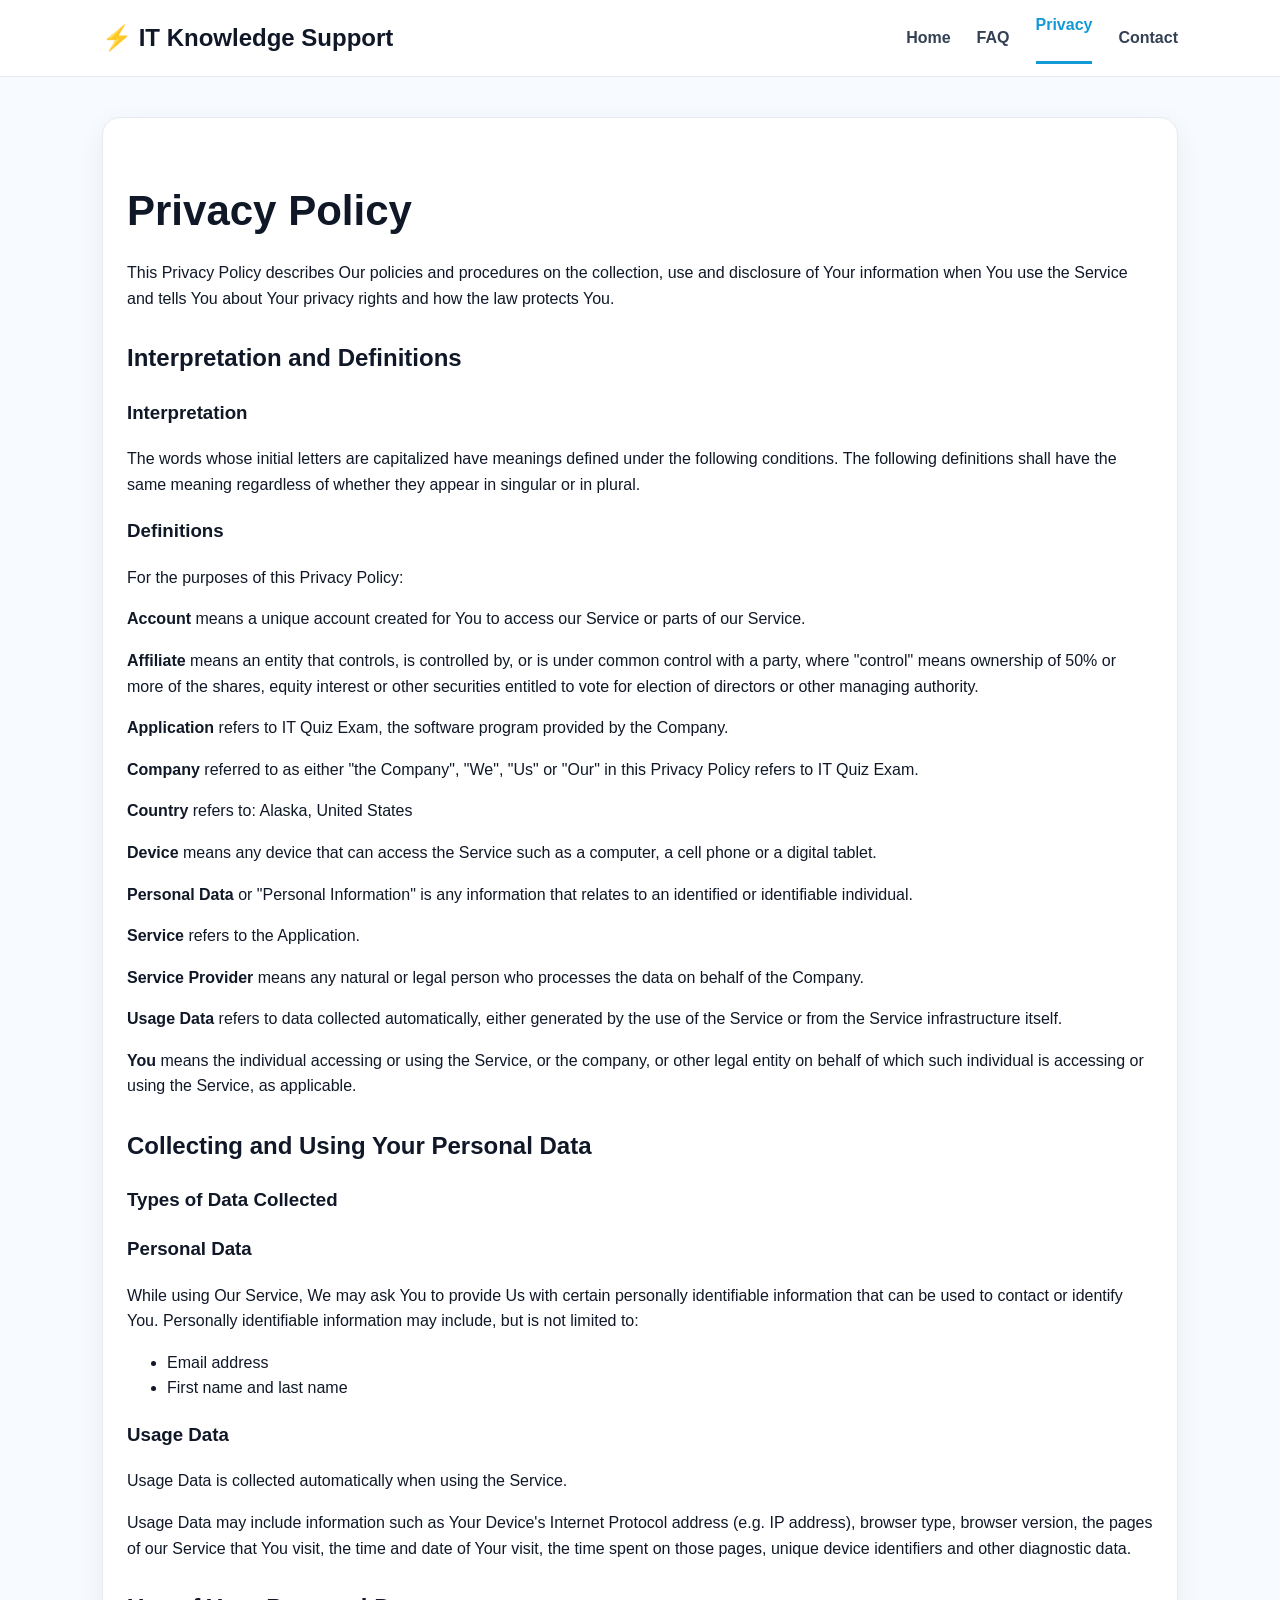
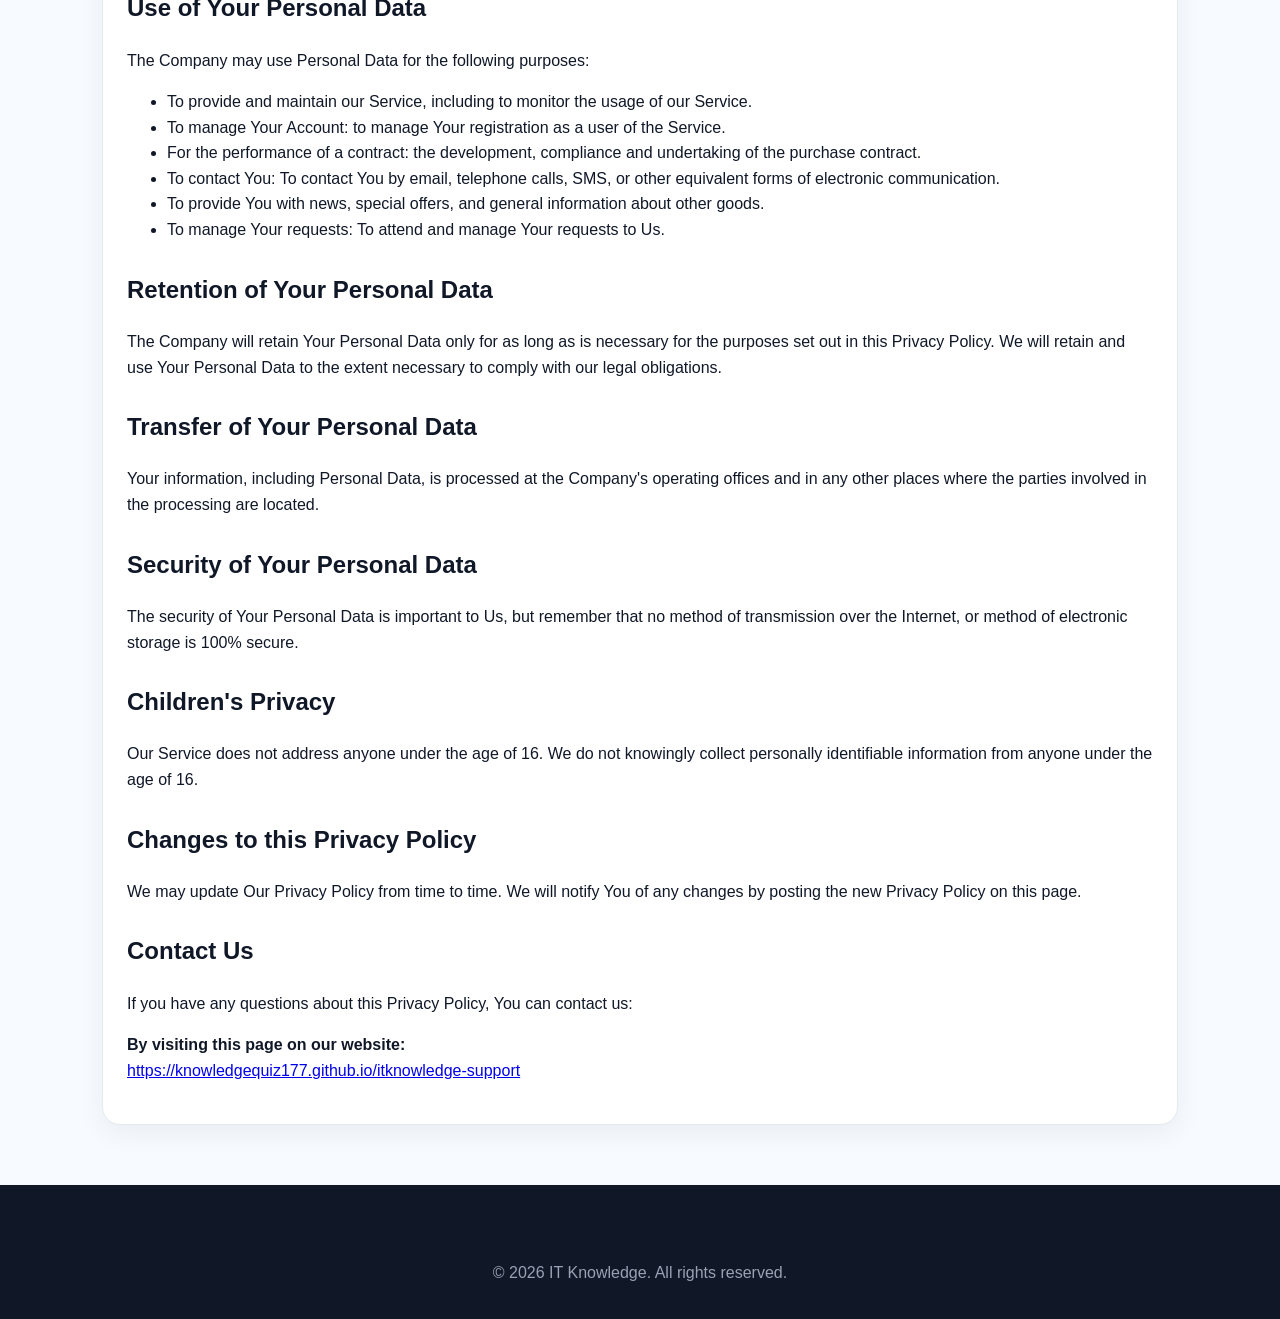
==== commit f90ca22a: "Update privacy.html" ====
--- a/privacy.html
+++ b/privacy.html
@@ -108,7 +108,7 @@
 
 <p><strong>By visiting this page on our website:</strong><br>
 <a href="https://knowledgequiz177.github.io/itknowledge-support/privacy.html">
-https://knowledgequiz177.github.io/itknowledge-support/privacy.html
+https://knowledgequiz177.github.io/itknowledge-support
 </a></p>
 
 </section>
